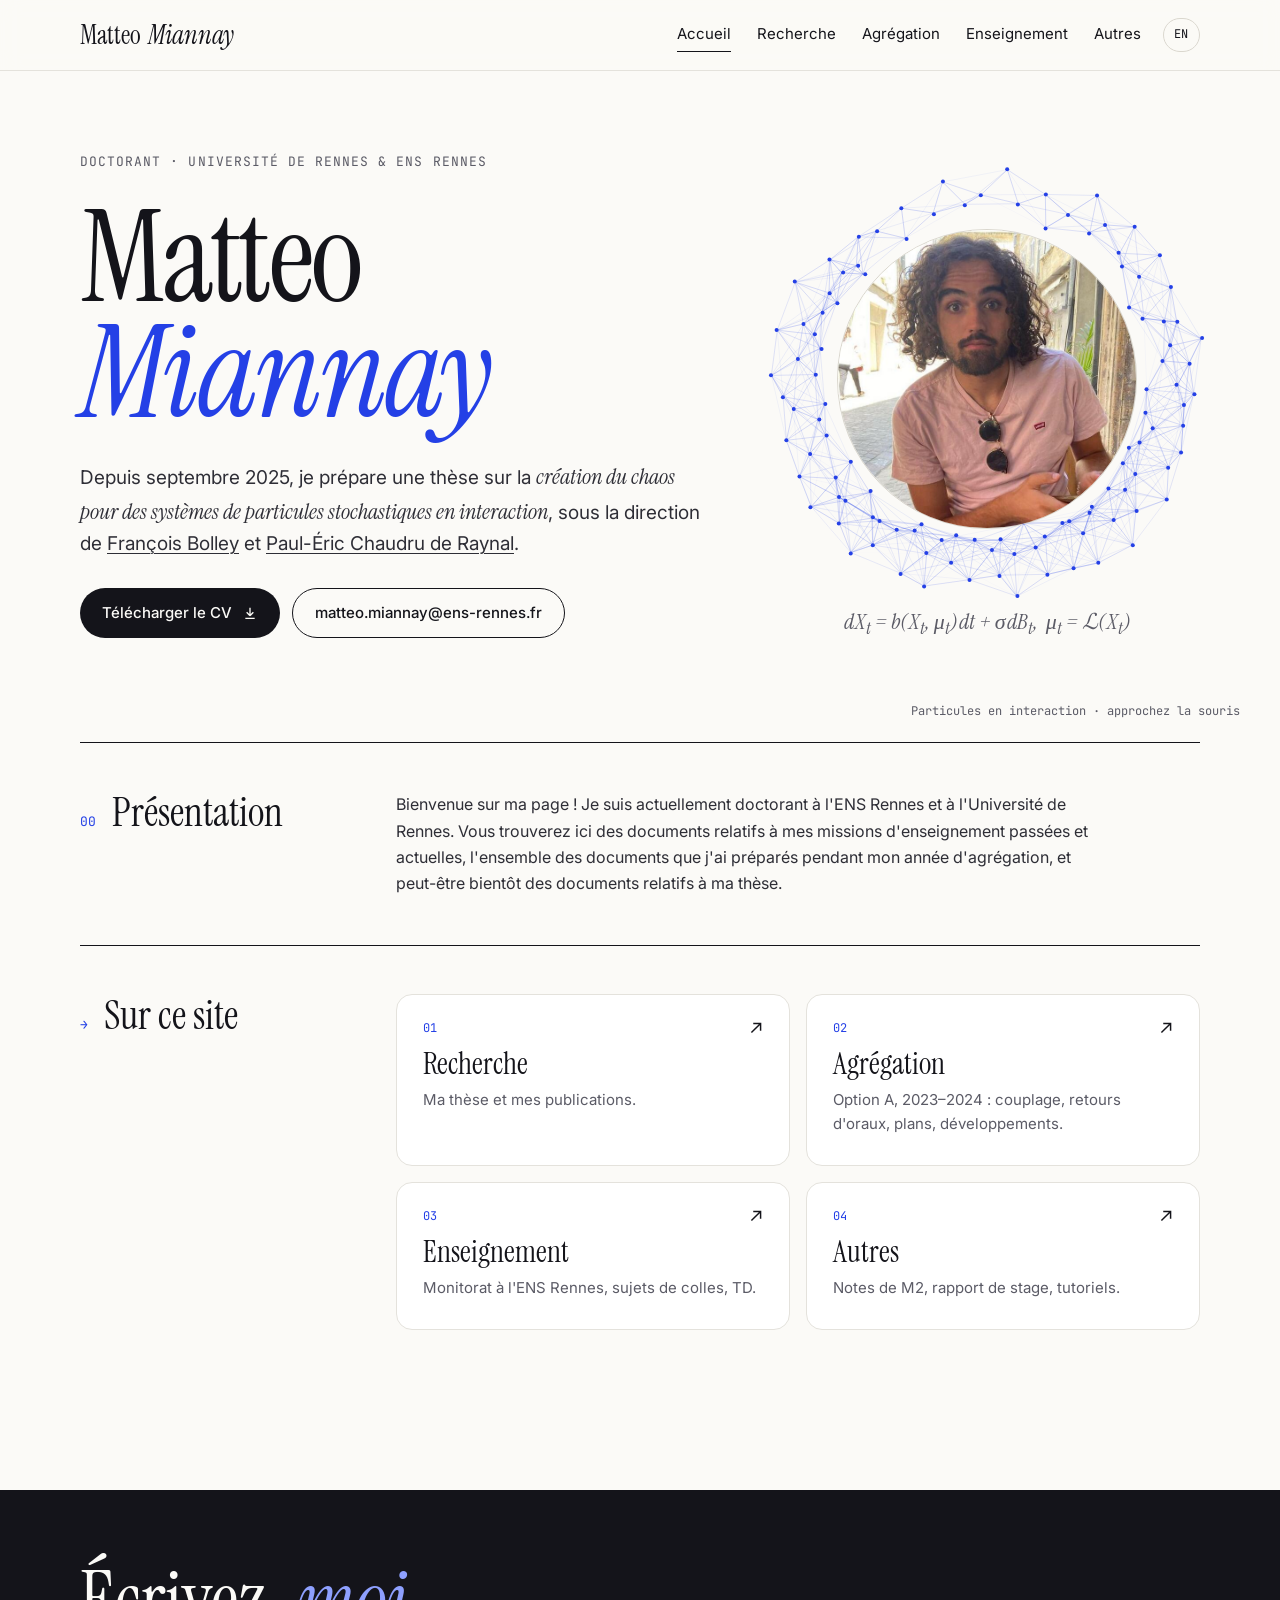
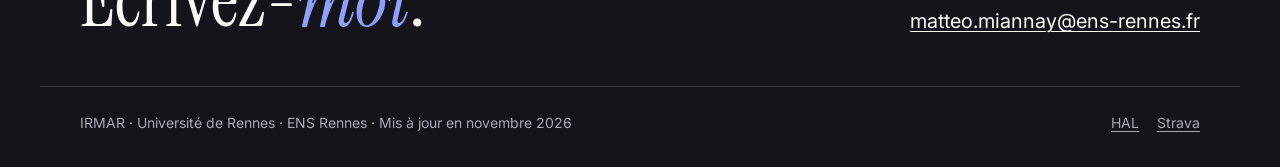
==== index.html @ d940abcb "Add files via upload" ====
<!DOCTYPE html>
<html lang="fr">
<head>
  <meta charset="utf-8">
  <meta name="viewport" content="width=device-width, initial-scale=1">
  <title>Matteo Miannay</title>
  <meta name="description" content="Matteo Miannay, doctorant en probabilités à l'Université de Rennes et à l'ENS Rennes.">
  <meta name="theme-color" content="#FBFAF7">
  <link rel="preconnect" href="https://fonts.googleapis.com">
  <link rel="preconnect" href="https://fonts.gstatic.com" crossorigin>
  <link rel="stylesheet" href="https://fonts.googleapis.com/css2?family=Instrument+Serif:ital@0;1&amp;family=Inter:wght@400;500;600&amp;family=JetBrains+Mono:wght@400;500&amp;display=swap">
  <link rel="stylesheet" href="style.css">
  <link rel="icon" href="favicon.svg" type="image/svg+xml">
  <link rel="alternate" hreflang="fr" href="https://perso.eleves.ens-rennes.fr/people/matteo.miannay/index.html">
  <link rel="alternate" hreflang="en" href="https://perso.eleves.ens-rennes.fr/people/matteo.miannay/en.html">
  <meta property="og:type" content="website">
  <meta property="og:title" content="Matteo Miannay">
  <meta property="og:description" content="Matteo Miannay, doctorant en probabilités à l'Université de Rennes et à l'ENS Rennes.">
  <meta property="og:url" content="https://perso.eleves.ens-rennes.fr/people/matteo.miannay/index.html">
  <meta property="og:image" content="https://perso.eleves.ens-rennes.fr/people/matteo.miannay/og-image.png">
  <meta property="og:image:width" content="1200">
  <meta property="og:image:height" content="630">
  <meta property="og:locale" content="fr_FR">
  <meta name="twitter:card" content="summary_large_image">
</head>
<body>
  <a class="skip" href="#contenu">Aller au contenu</a>
  <header class="site-header">
    <div class="wrap header-inner">
      <a class="brand" href="index.html"><span class="b1">Matteo</span><span class="b2">Miannay</span></a>
      <div class="header-nav">
        <nav class="nav" aria-label="Navigation principale">
        <a href="index.html" aria-current="page">Accueil</a>
        <a href="recherche.html">Recherche</a>
        <a href="agregation.html">Agrégation</a>
        <a href="enseignement.html">Enseignement</a>
        <a href="autres.html">Autres</a>
        </nav>
        <a class="lang" href="en.html" hreflang="en" lang="en" title="Version anglaise">EN</a>
      </div>
    </div>
  </header>

  <main id="contenu">

  <section class="hero">
    <canvas class="particles" data-cx="0.72" data-n="140" aria-hidden="true"></canvas>
    <div class="wrap hero-inner">
      <div class="hero-text">
        <p class="eyebrow"><span class="dot"></span>Doctorant &middot; Université de Rennes &amp; ENS Rennes</p>
        <h1 class="hero-title">Matteo <span>Miannay</span></h1>
        <p class="lede">Depuis septembre 2025, je prépare une thèse sur la <em>création du chaos pour des systèmes de particules stochastiques en interaction</em>, sous la direction de <a href="https://w3.ens-rennes.fr/math/people/francois.bolley/">François Bolley</a> et <a href="https://www.math.sciences.univ-nantes.fr/deraynal">Paul-Éric Chaudru de Raynal</a>.</p>
        <div class="actions">
          <a class="btn btn-primary" href="documents/CV.pdf">Télécharger le CV
            <svg width="16" height="16" viewBox="0 0 24 24" fill="none" stroke="currentColor" stroke-width="2" aria-hidden="true"><path d="M12 4v12m0 0l-5-5m5 5l5-5M5 20h14"/></svg></a>
          <a class="btn btn-ghost" href="mailto:matteo.miannay@ens-rennes.fr">matteo.miannay@ens-rennes.fr</a>
        </div>
      </div>
      <div class="hero-aside">
        <a class="portrait" href="https://www.strava.com/athletes/94633271" title="Mon profil Strava" data-initials="MM"><img src="photo.jpg" alt="Photo de Matteo Miannay" width="300" height="300"></a>
        <p class="formula">dX<sub>t</sub> = b(X<sub>t</sub>, &mu;<sub>t</sub>)&#8202;dt + &sigma;&#8202;dB<sub>t</sub>, &nbsp;&mu;<sub>t</sub> = &#8466;(X<sub>t</sub>)</p>
      </div>
    </div>
    <p class="hero-hint">Particules en interaction &middot; approchez la souris</p>
  </section>

  <div class="wrap content">

    <section class="section ">
      <div class="section-head"><span class="num">00</span><h2>Présentation</h2></div>
      <div class="section-body">
        <div class="prose">
          <p>Bienvenue sur ma page&nbsp;! Je suis actuellement doctorant à l'ENS Rennes et à l'Université de Rennes. Vous trouverez ici des documents relatifs à mes missions d'enseignement passées et actuelles, l'ensemble des documents que j'ai préparés pendant mon année d'agrégation, et peut-être bientôt des documents relatifs à ma thèse.</p>
        </div>
      </div>
    </section>

    <section class="section">
      <div class="section-head"><span class="num">&rarr;</span><h2>Sur ce site</h2></div>
      <div class="section-body">
        <div class="cards-grid">
          <a class="rubrique" href="recherche.html"><span class="num">01</span><h3>Recherche</h3><p>Ma thèse et mes publications.</p><svg class="arrow" width="22" height="22" viewBox="0 0 24 24" fill="none" stroke="currentColor" stroke-width="1.6" aria-hidden="true"><path d="M7 17L17 7M9 7h8v8"/></svg></a>
          <a class="rubrique" href="agregation.html"><span class="num">02</span><h3>Agrégation</h3><p>Option A, 2023&ndash;2024 : couplage, retours d'oraux, plans, développements.</p><svg class="arrow" width="22" height="22" viewBox="0 0 24 24" fill="none" stroke="currentColor" stroke-width="1.6" aria-hidden="true"><path d="M7 17L17 7M9 7h8v8"/></svg></a>
          <a class="rubrique" href="enseignement.html"><span class="num">03</span><h3>Enseignement</h3><p>Monitorat à l'ENS Rennes, sujets de colles, TD.</p><svg class="arrow" width="22" height="22" viewBox="0 0 24 24" fill="none" stroke="currentColor" stroke-width="1.6" aria-hidden="true"><path d="M7 17L17 7M9 7h8v8"/></svg></a>
          <a class="rubrique" href="autres.html"><span class="num">04</span><h3>Autres</h3><p>Notes de M2, rapport de stage, tutoriels.</p><svg class="arrow" width="22" height="22" viewBox="0 0 24 24" fill="none" stroke="currentColor" stroke-width="1.6" aria-hidden="true"><path d="M7 17L17 7M9 7h8v8"/></svg></a>
        </div>
      </div>
    </section>
  </div>

  </main>

  <footer class="site-footer">
    <div class="wrap footer-inner">
      <p class="footer-cta">Écrivez-<em>moi</em>.</p>
      <a class="footer-mail" href="mailto:matteo.miannay@ens-rennes.fr">matteo.miannay@ens-rennes.fr</a>
    </div>
    <div class="wrap footer-meta">
      <span>IRMAR &middot; Université de Rennes &middot; ENS Rennes &middot; Mis à jour en novembre 2026</span>
      <span class="footer-links"><a href="https://hal.science/search/index/?q=authFullName_s%3A%22Matteo%20Miannay%22" target="_blank" rel="noopener noreferrer">HAL</a><a href="https://www.strava.com/athletes/94633271" target="_blank" rel="noopener noreferrer">Strava</a></span>
    </div>
  </footer>
  <script src="site.js"></script>
</body>
</html>
---- style.css ----
/* ==========================================================
   Thème « Revue » — Matteo Miannay
   Changez --accent pour changer la couleur principale.
   ========================================================== */
:root {
  --bg: #FBFAF7;
  --card: #FFFFFF;
  --ink: #14141A;
  --ink-2: #2E2E36;
  --muted: #5B5B66;
  --line: #E4E2DC;
  --line-2: #DAD7CE;
  --accent: #2440E6;
  --serif: 'Instrument Serif', Georgia, 'Times New Roman', serif;
  --sans: 'Inter', system-ui, -apple-system, 'Segoe UI', sans-serif;
  --mono: 'JetBrains Mono', ui-monospace, Menlo, monospace;
}

*, *::before, *::after { box-sizing: border-box; }
html { scroll-behavior: smooth; scroll-padding-top: 90px; }
body {
  margin: 0; background: var(--bg); color: var(--ink);
  font: 16px/1.65 var(--sans);
  -webkit-font-smoothing: antialiased; text-rendering: optimizeLegibility;
}
img { max-width: 100%; display: block; }
a { color: inherit; text-decoration-thickness: 1px; text-underline-offset: 3px; transition: color .2s; }
a:hover { color: var(--accent); }
:focus-visible { outline: 2px solid var(--accent); outline-offset: 3px; border-radius: 4px; }
sub, sup { line-height: 0; }

.wrap { max-width: 1200px; margin: 0 auto; padding: 0 40px; }
@media (max-width: 640px) { .wrap { padding: 0 20px; } }

/* Particules : anneau autour de la photo sur l'accueil, nuage à droite sur les autres pages (écrans larges) */
.particles { position: absolute; inset: 0; width: 100%; height: 100%; display: block; }
.hero .particles { --particles-mode: ring; --particles-n: 110; }
.hero, .page-hero { position: relative; overflow: hidden; }
.hero-inner, .page-hero-inner { position: relative; }
.hero-hint { position: absolute; right: 40px; bottom: 20px; margin: 0; font-family: var(--mono); font-size: 12px; color: var(--muted); pointer-events: none; }
@media (max-width: 900px) { .particles, .hero-hint { display: none; } }

/* ---------- En-tête ---------- */
.site-header {
  position: sticky; top: 0; z-index: 20;
  background: rgba(251, 250, 247, .9);
  -webkit-backdrop-filter: saturate(1.4) blur(10px); backdrop-filter: saturate(1.4) blur(10px);
  border-bottom: 1px solid var(--line);
}
.header-inner { display: flex; justify-content: space-between; align-items: center; flex-wrap: wrap; gap: 12px 24px; padding-top: 18px; padding-bottom: 18px; }
.brand { font-family: var(--serif); font-size: 26px; line-height: 1; text-decoration: none; }
.brand { display: inline-flex; gap: .25em; }
.brand .b2 { font-style: italic; }
.nav { display: flex; flex-wrap: wrap; gap: 4px 26px; font-size: 15px; }
.nav a { text-decoration: none; padding: 4px 0; border-bottom: 1px solid transparent; }
.nav a:hover { color: var(--accent); }
.nav a[aria-current="page"] { border-bottom-color: var(--ink); }

/* ---------- Typo commune ---------- */
.eyebrow {
  margin: 0; font-family: var(--mono); font-size: 13px; letter-spacing: .08em;
  text-transform: uppercase; color: var(--muted);
}
.eyebrow .dot { display: none; }
.lede { margin: 0; max-width: 620px; font-size: 19px; line-height: 1.6; color: var(--ink-2); }
.lede em { font-family: var(--serif); font-size: 1.16em; }
.formula { font-family: var(--serif); font-style: italic; font-size: 22px; color: var(--muted); line-height: 1.5; }

/* ---------- Accueil ---------- */
.hero { padding: 80px 0 104px; }
.hero-inner { display: grid; grid-template-columns: minmax(0, 1.5fr) minmax(0, 1fr); gap: 56px; align-items: end; }
.hero-text { display: flex; flex-direction: column; gap: 28px; }
.hero-title {
  margin: 0; font-family: var(--serif); font-weight: 400;
  font-size: clamp(68px, 10vw, 140px); line-height: .9; letter-spacing: -.02em;
}
.hero-title span { font-style: italic; color: var(--accent); }
.hero-aside { display: flex; flex-direction: column; align-items: center; gap: 76px; padding-top: 40px; text-align: center; }
.hero-aside .formula { margin: 0; }
.portrait {
  position: relative; width: 300px; height: 300px; max-width: 70vw; max-height: 70vw;
  border-radius: 50%; overflow: hidden; background: #ECEAE3; border: 1px solid var(--line-2);
  display: flex; align-items: center; justify-content: center; text-decoration: none;
}
.portrait img { width: 100%; height: 100%; object-fit: cover; transition: transform .6s ease; }
.portrait:hover img { transform: scale(1.04); }
.portrait.no-photo::before { content: attr(data-initials); font-family: var(--serif); font-size: 96px; color: #8A877D; }
@media (max-width: 900px) {
  .hero { padding: 48px 0 72px; }
  .hero-aside { gap: 24px; padding-top: 0; }
  .hero-inner { grid-template-columns: 1fr; }
  .hero-aside { order: -1; align-items: flex-start; text-align: left; }
  .portrait { width: 160px; height: 160px; }
  .portrait.no-photo::before { font-size: 56px; }
  .hero-aside .formula { display: none; }
}

.actions { display: flex; flex-wrap: wrap; gap: 12px; }
.btn {
  display: inline-flex; align-items: center; gap: 10px; min-height: 48px; padding: 12px 22px;
  border-radius: 999px; font-size: 15px; font-weight: 500; text-decoration: none;
  transition: background .2s, color .2s, border-color .2s;
}
.btn-primary { background: var(--ink); color: var(--bg); }
.btn-primary:hover { background: var(--accent); color: #fff; }
.btn-ghost { border: 1px solid var(--ink); }
.btn-ghost:hover { border-color: var(--accent); }

/* ---------- En-tête des pages ---------- */
.page-hero { padding: 72px 0 56px; }
.page-hero-inner { display: flex; flex-direction: column; gap: 22px; }
.page-hero .eyebrow { color: var(--accent); }
.page-title {
  margin: 0; font-family: var(--serif); font-weight: 400; font-style: italic;
  font-size: clamp(50px, 9vw, 128px); line-height: .95; letter-spacing: -.02em;
}
.toc { display: flex; flex-wrap: wrap; gap: 8px; margin-top: 8px; }

/* ---------- Sections ---------- */
.content { padding-bottom: 40px; }
.section {
  display: grid; grid-template-columns: 260px minmax(0, 1fr); gap: 24px 56px;
  padding: 48px 0; border-top: 1px solid var(--ink);
}
.section-head { display: flex; align-items: baseline; gap: 16px; }
.section-head .num { font-family: var(--mono); font-size: 13px; color: var(--accent); }
.section-head h2 { margin: 0; font-family: var(--serif); font-weight: 400; font-size: 40px; line-height: 1.05; }
.section-body { min-width: 0; display: flex; flex-direction: column; gap: 20px; }
.section-body h3 { margin: 24px 0 0; font-family: var(--serif); font-weight: 400; font-size: 30px; line-height: 1.1; }
@media (max-width: 860px) {
  .section { grid-template-columns: 1fr; padding: 40px 0; }
  .section-head h2 { font-size: 34px; }
}

.prose p { margin: 0 0 14px; max-width: 70ch; color: var(--ink-2); }
.prose p:last-child { margin-bottom: 0; }
.prose em { font-family: var(--serif); font-size: 1.15em; }
.prose .formula { margin-top: 12px; }

/* listes de liens */
.rows { list-style: none; margin: 0; padding: 0; border-top: 1px solid var(--line); }
.rows a {
  display: flex; justify-content: space-between; align-items: baseline; gap: 24px;
  padding: 16px 0; border-bottom: 1px solid var(--line); text-decoration: none;
}
.rows .meta { flex-shrink: 0; font-family: var(--mono); font-size: 12px; color: var(--muted); }
.rows a:hover .meta { color: var(--accent); }

.bullets { margin: 0; padding: 0; list-style: none; }
.bullets li { padding: 14px 0; border-bottom: 1px solid var(--line); color: var(--ink-2); max-width: 78ch; }
.bullets li:first-child { border-top: 1px solid var(--line); }
.bullets strong { font-weight: 600; color: var(--ink); }

.steps { margin: 0; padding: 0; list-style: none; counter-reset: s; }
.steps li { position: relative; padding: 12px 0 12px 44px; border-bottom: 1px solid var(--line); counter-increment: s; }
.steps li::before {
  content: counter(s, decimal-leading-zero); position: absolute; left: 0; top: 14px;
  font-family: var(--mono); font-size: 12px; color: var(--muted);
}

/* publication */
.pub {
  display: flex; justify-content: space-between; align-items: center; gap: 24px;
  padding: 26px 28px; background: var(--card); border: 1px solid var(--line); border-radius: 16px;
  text-decoration: none; transition: border-color .2s, transform .2s;
}
.pub:hover { border-color: var(--ink); color: inherit; transform: translateY(-2px); }
.pub-text { display: flex; flex-direction: column; gap: 8px; }
.pub-meta { font-family: var(--mono); font-size: 12px; letter-spacing: .06em; text-transform: uppercase; color: var(--muted); }
.pub-title { font-family: var(--serif); font-size: 27px; line-height: 1.2; }
.arrow { flex-shrink: 0; transition: transform .2s; }
a:hover > .arrow { transform: translate(3px, -3px); color: var(--accent); }

/* cartes de rubriques */
.cards-grid { display: grid; grid-template-columns: repeat(auto-fit, minmax(260px, 1fr)); gap: 16px; }
.rubrique {
  position: relative; display: flex; flex-direction: column; gap: 8px;
  padding: 24px 26px 28px; background: var(--card); border: 1px solid var(--line); border-radius: 16px;
  text-decoration: none; transition: border-color .2s, transform .2s;
}
.rubrique:hover { border-color: var(--ink); color: inherit; transform: translateY(-2px); }
.rubrique .num { font-family: var(--mono); font-size: 12px; color: var(--accent); }
.rubrique h3 { margin: 0 !important; font-family: var(--serif); font-weight: 400; font-size: 30px; line-height: 1.1; padding-right: 32px; }
.rubrique p { margin: 0; font-size: 15px; color: var(--muted); }
.rubrique .arrow { position: absolute; top: 22px; right: 22px; }

/* puces */
.chip {
  display: inline-flex; align-items: center; padding: 7px 15px; border: 1px solid var(--line-2);
  border-radius: 999px; font-size: 14px; text-decoration: none; background: var(--card);
  transition: border-color .2s, color .2s;
}
.chip:hover { border-color: var(--accent); }

/* développements */
.dev-list { list-style: none; margin: 0; padding: 0; border-top: 1px solid var(--line); }
.dev { padding: 20px 0; border-bottom: 1px solid var(--line); display: flex; flex-direction: column; gap: 6px; }
.dev-title { font-size: 17px; font-weight: 500; line-height: 1.4; }
a.dev-title, .dev-title a { text-decoration: underline; text-decoration-color: var(--line-2); }
a.dev-title:hover, .dev-title a:hover { text-decoration-color: var(--accent); }
.dev p { margin: 0; font-size: 15px; color: var(--muted); max-width: 78ch; }
.dev .tags { font-family: var(--mono); font-size: 12px; color: var(--accent); }

.split { display: flex; gap: 32px; align-items: flex-start; justify-content: space-between; flex-wrap: wrap; }
.cover { flex-shrink: 0; width: 120px; border: 1px solid var(--line-2); border-radius: 6px; overflow: hidden; background: var(--card); transition: transform .2s; }
.cover:hover { transform: rotate(-2deg) translateY(-2px); }

.people { list-style: none; margin: 0; padding: 0; border-top: 1px solid var(--line); }
.people li { padding: 16px 0; border-bottom: 1px solid var(--line); color: var(--muted); font-size: 15px; max-width: 80ch; }
.people a { display: block; margin-bottom: 2px; font-size: 17px; font-weight: 500; color: var(--ink); }
.people a:hover { color: var(--accent); }

/* onglets colles */
.tabs { display: inline-flex; flex-wrap: wrap; gap: 4px; padding: 4px; border: 1px solid var(--line-2); border-radius: 999px; background: var(--card); margin-bottom: 20px; }
.tab {
  font: 500 15px var(--sans); color: var(--ink); background: none; border: 0; cursor: pointer;
  min-height: 40px; padding: 8px 18px; border-radius: 999px; transition: background .2s, color .2s;
}
.tab:hover { background: #F0EEE8; }
.tab[aria-selected="true"] { background: var(--ink); color: var(--bg); }
.tab .count { font-family: var(--mono); font-size: 11px; opacity: .7; margin-left: 4px; }
.colles-list { margin: 0; padding: 0; list-style: none; columns: 2; column-gap: 40px; counter-reset: c; }
.colles-list li { break-inside: avoid; counter-increment: c; border-bottom: 1px solid var(--line); }
.colles-list a { display: flex; gap: 14px; padding: 10px 0; text-decoration: none; font-size: 15px; }
.colles-list a::before { content: counter(c, decimal-leading-zero); font-family: var(--mono); font-size: 12px; color: var(--muted); padding-top: 2px; }
@media (max-width: 720px) { .colles-list { columns: 1; } }

/* ---------- Pied de page ---------- */
.site-footer { margin-top: 72px; background: var(--ink); color: var(--bg); }
.footer-inner { display: flex; justify-content: space-between; align-items: flex-end; flex-wrap: wrap; gap: 24px; padding-top: 72px; padding-bottom: 48px; }
.footer-cta { margin: 0; font-family: var(--serif); font-size: clamp(44px, 6vw, 84px); line-height: 1; }
.footer-cta em { color: #8EA0FF; }
.footer-mail { font-size: 20px; color: var(--bg); }
.footer-mail:hover { color: #8EA0FF; }
.footer-meta { display: flex; justify-content: space-between; flex-wrap: wrap; gap: 12px; padding-top: 24px; padding-bottom: 32px; border-top: 1px solid #33333D; font-size: 14px; color: #A8A8B3; }
.footer-meta a { color: #A8A8B3; }
.footer-meta a:hover { color: var(--bg); }

@media (max-width: 640px) { .site-header { position: static; } }

/* Téléphone : menu sur une ligne, défilable horizontalement */
@media (max-width: 640px) {
  .header-inner { flex-wrap: nowrap; flex-direction: column; align-items: stretch; gap: 10px; }
  .nav { flex-wrap: nowrap; overflow-x: auto; scrollbar-width: none; -webkit-overflow-scrolling: touch; }
  .nav::-webkit-scrollbar { display: none; }
  .nav a { flex-shrink: 0; }
  .nav { -webkit-mask-image: linear-gradient(to right, #000 82%, transparent); mask-image: linear-gradient(to right, #000 82%, transparent); }
  .nav.at-end { -webkit-mask-image: none; mask-image: none; }
}

/* ===================== v2 : langue, filtre, BibTeX, profils ===================== */
.header-nav { display: flex; align-items: center; gap: 22px; min-width: 0; }
.lang {
  flex-shrink: 0; font-family: var(--mono); font-size: 12px; letter-spacing: .06em; text-decoration: none;
  padding: 6px 10px; border: 1px solid var(--line-2); border-radius: 999px; transition: border-color .2s, color .2s;
}
.lang:hover { border-color: var(--accent); }
@media (max-width: 640px) {
  .header-nav { gap: 12px; }
  .header-nav .nav { flex: 1; min-width: 0; }
}

.lecon-filter { display: flex; flex-direction: column; gap: 8px; margin-top: 16px; max-width: 460px; }
.lecon-filter label { font-family: var(--mono); font-size: 12px; letter-spacing: .08em; text-transform: uppercase; color: var(--muted); }
.lecon-field { position: relative; }
.lecon-field input {
  width: 100%; height: 56px; padding: 0 52px 0 20px; font: 400 26px var(--serif); color: var(--ink);
  background: var(--card); border: 1px solid var(--line-2); border-radius: 14px; outline: none; transition: border-color .2s, box-shadow .2s;
}
.lecon-field input::placeholder { color: #B5B2A8; }
.lecon-field input:focus { border-color: var(--accent); box-shadow: 0 0 0 4px rgba(36, 64, 230, .12); }
.lecon-clear {
  position: absolute; right: 8px; top: 8px; width: 40px; height: 40px; border: 0; border-radius: 10px;
  background: none; font-size: 24px; line-height: 1; color: var(--muted); cursor: pointer;
}
.lecon-clear:hover { background: #F0EEE8; color: var(--ink); }
.lecon-status { margin: 0; font-size: 14px; color: var(--muted); }
.lecon-status strong { color: var(--ink); font-weight: 600; }
.filtering .section:not([data-filter]) { display: none; }
.filtering [data-filter] .section-body > .prose { display: none; }
.dev.is-hidden, .is-hidden { display: none; }
.dev.is-match .tags { color: var(--ink); }
.tags mark { background: var(--accent); color: #fff; padding: 0 3px; border-radius: 3px; }

.fold { border: 1px solid var(--line); border-radius: 14px; background: var(--card); }
.fold summary { cursor: pointer; padding: 14px 20px; font-weight: 500; list-style: none; display: flex; justify-content: space-between; align-items: center; }
.fold summary::-webkit-details-marker { display: none; }
.fold summary::after { content: "+"; font-family: var(--mono); color: var(--muted); transition: transform .2s; }
.fold[open] summary::after { transform: rotate(45deg); }
.fold-body { padding: 0 20px 20px; display: flex; flex-direction: column; align-items: flex-start; gap: 12px; }
.bibtex { margin: 0; width: 100%; overflow-x: auto; padding: 16px 18px; background: #F4F2EC; border-radius: 10px; font: 13px/1.6 var(--mono); color: var(--ink-2); }
.btn-sm { min-height: 40px; padding: 8px 16px; font-size: 14px; }

.ids { list-style: none; margin: 0; padding: 0; display: grid; grid-template-columns: repeat(auto-fill, minmax(200px, 1fr)); gap: 12px; }
.ids a {
  display: flex; flex-direction: column; gap: 2px; padding: 16px 18px; background: var(--card);
  border: 1px solid var(--line); border-radius: 14px; text-decoration: none; transition: border-color .2s, transform .2s;
}
.ids a:hover { border-color: var(--ink); color: inherit; transform: translateY(-2px); }
.id-name { font-family: var(--serif); font-size: 24px; line-height: 1.1; }
.id-sub { font-family: var(--mono); font-size: 12px; color: var(--muted); overflow: hidden; text-overflow: ellipsis; white-space: nowrap; }

.explain p:first-child::first-letter { float: left; font-family: var(--serif); font-size: 64px; line-height: .8; padding: 6px 10px 0 0; color: var(--accent); }
.explain-note { font-size: 14px; color: var(--muted) !important; border-left: 2px solid var(--accent); padding-left: 14px; }
.footer-links { display: inline-flex; gap: 18px; }

/* lien d'évitement (accessibilité clavier) */
.skip { position: absolute; left: -9999px; top: 8px; z-index: 50; padding: 10px 16px; border-radius: 8px; background: var(--accent); color: #fff; }
.skip:focus { left: 8px; }
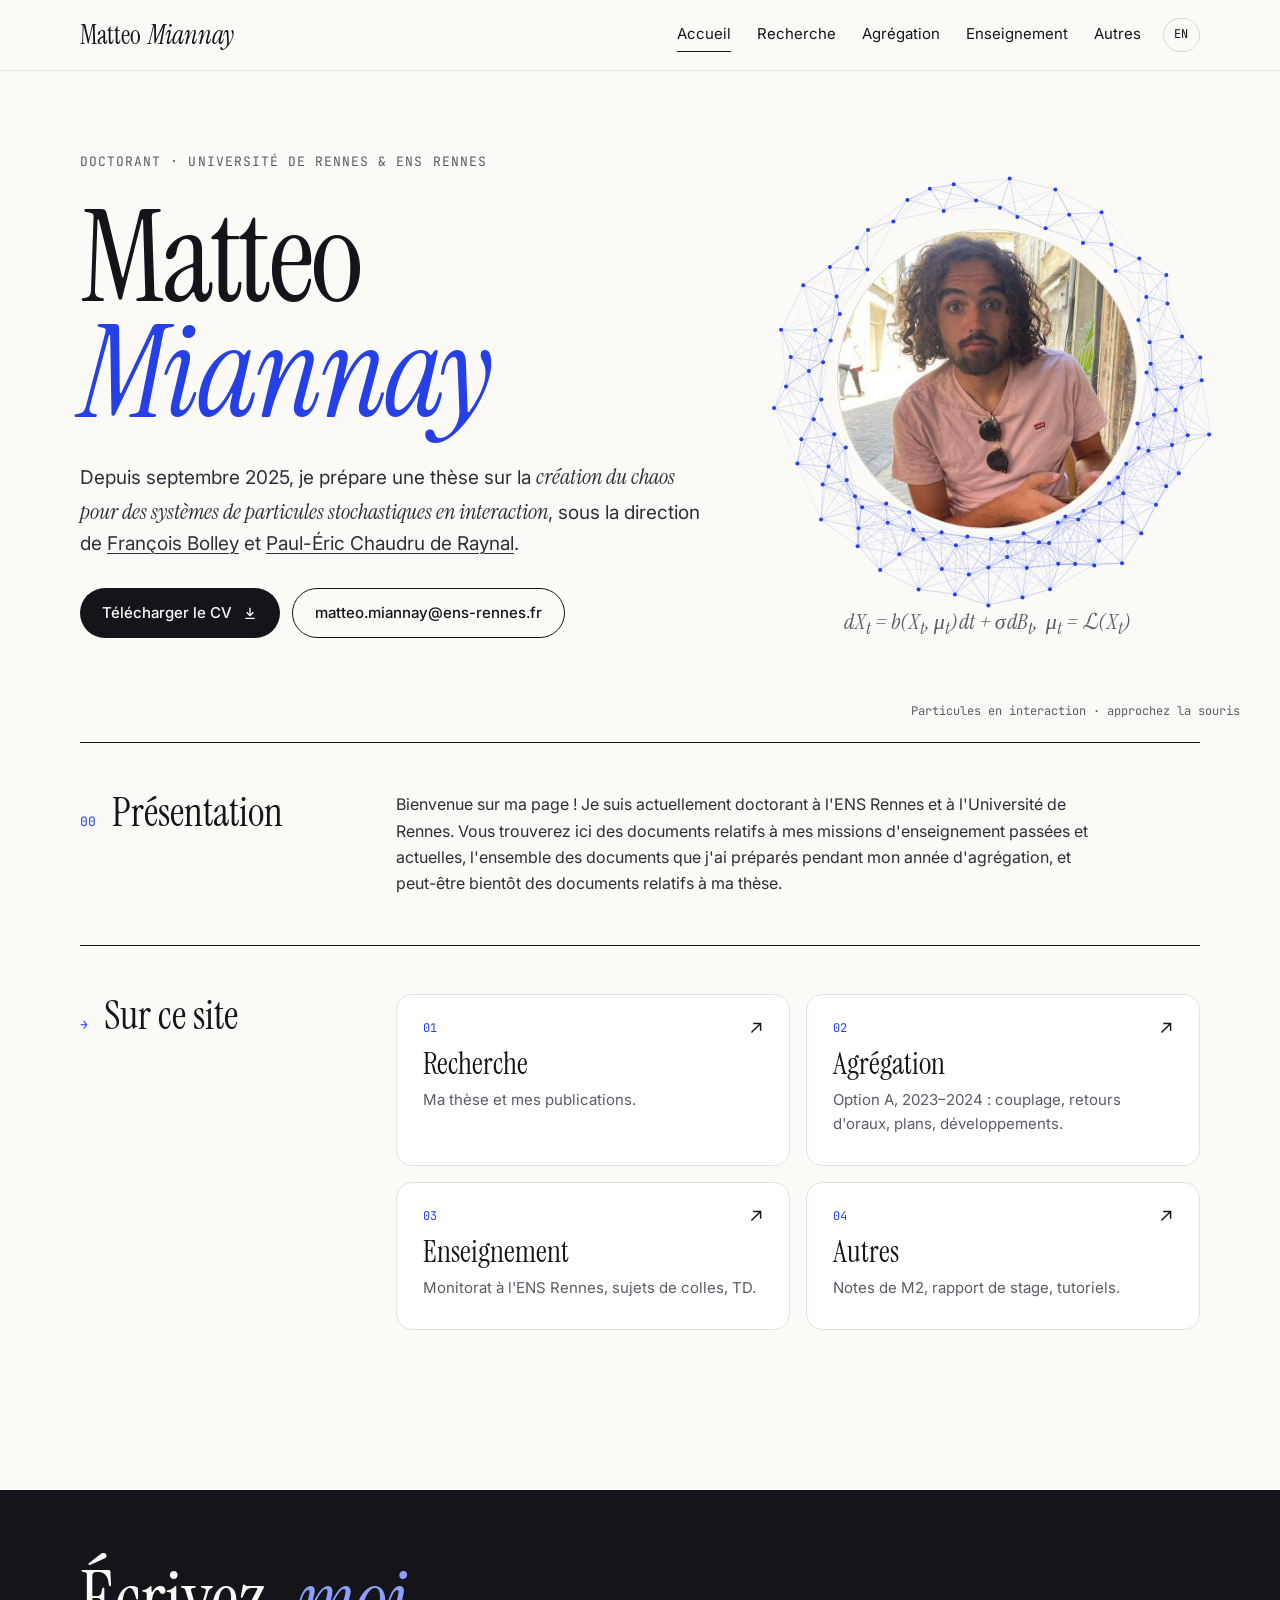
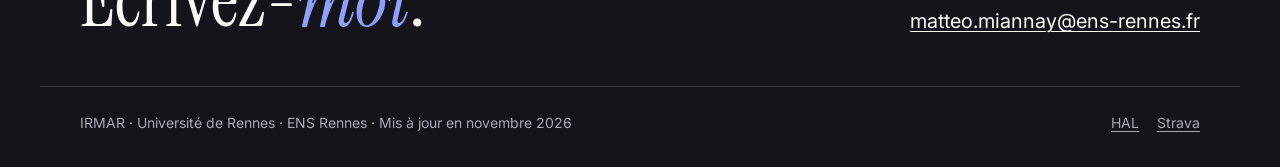
==== commit 9a4adb47: "Une seule adresse officielle : matteomiannay.github.io - og:url, og:image et hreflang pointaient ver" ====
--- a/index.html
+++ b/index.html
@@ -11,13 +11,14 @@
   <link rel="stylesheet" href="https://fonts.googleapis.com/css2?family=Instrument+Serif:ital@0;1&amp;family=Inter:wght@400;500;600&amp;family=JetBrains+Mono:wght@400;500&amp;display=swap">
   <link rel="stylesheet" href="style.css">
   <link rel="icon" href="favicon.svg" type="image/svg+xml">
-  <link rel="alternate" hreflang="fr" href="https://perso.eleves.ens-rennes.fr/people/matteo.miannay/index.html">
-  <link rel="alternate" hreflang="en" href="https://perso.eleves.ens-rennes.fr/people/matteo.miannay/en.html">
+  <link rel="canonical" href="https://matteomiannay.github.io/">
+  <link rel="alternate" hreflang="fr" href="https://matteomiannay.github.io/">
+  <link rel="alternate" hreflang="en" href="https://matteomiannay.github.io/en.html">
   <meta property="og:type" content="website">
   <meta property="og:title" content="Matteo Miannay">
   <meta property="og:description" content="Matteo Miannay, doctorant en probabilités à l'Université de Rennes et à l'ENS Rennes.">
-  <meta property="og:url" content="https://perso.eleves.ens-rennes.fr/people/matteo.miannay/index.html">
-  <meta property="og:image" content="https://perso.eleves.ens-rennes.fr/people/matteo.miannay/og-image.png">
+  <meta property="og:url" content="https://matteomiannay.github.io/">
+  <meta property="og:image" content="https://matteomiannay.github.io/og-image.png">
   <meta property="og:image:width" content="1200">
   <meta property="og:image:height" content="630">
   <meta property="og:locale" content="fr_FR">
--- a/style.css
+++ b/style.css
@@ -238,14 +238,11 @@
 
 @media (max-width: 640px) { .site-header { position: static; } }
 
-/* Téléphone : menu sur une ligne, défilable horizontalement */
+/* Téléphone : menu sur deux lignes, tous les liens visibles */
 @media (max-width: 640px) {
-  .header-inner { flex-wrap: nowrap; flex-direction: column; align-items: stretch; gap: 10px; }
-  .nav { flex-wrap: nowrap; overflow-x: auto; scrollbar-width: none; -webkit-overflow-scrolling: touch; }
-  .nav::-webkit-scrollbar { display: none; }
-  .nav a { flex-shrink: 0; }
-  .nav { -webkit-mask-image: linear-gradient(to right, #000 82%, transparent); mask-image: linear-gradient(to right, #000 82%, transparent); }
-  .nav.at-end { -webkit-mask-image: none; mask-image: none; }
+  .header-inner { flex-direction: column; align-items: stretch; gap: 10px; }
+  .header-nav { align-items: flex-start; }
+  .nav { flex-wrap: wrap; gap: 6px 20px; }
 }
 
 /* ===================== v2 : langue, filtre, BibTeX, profils ===================== */
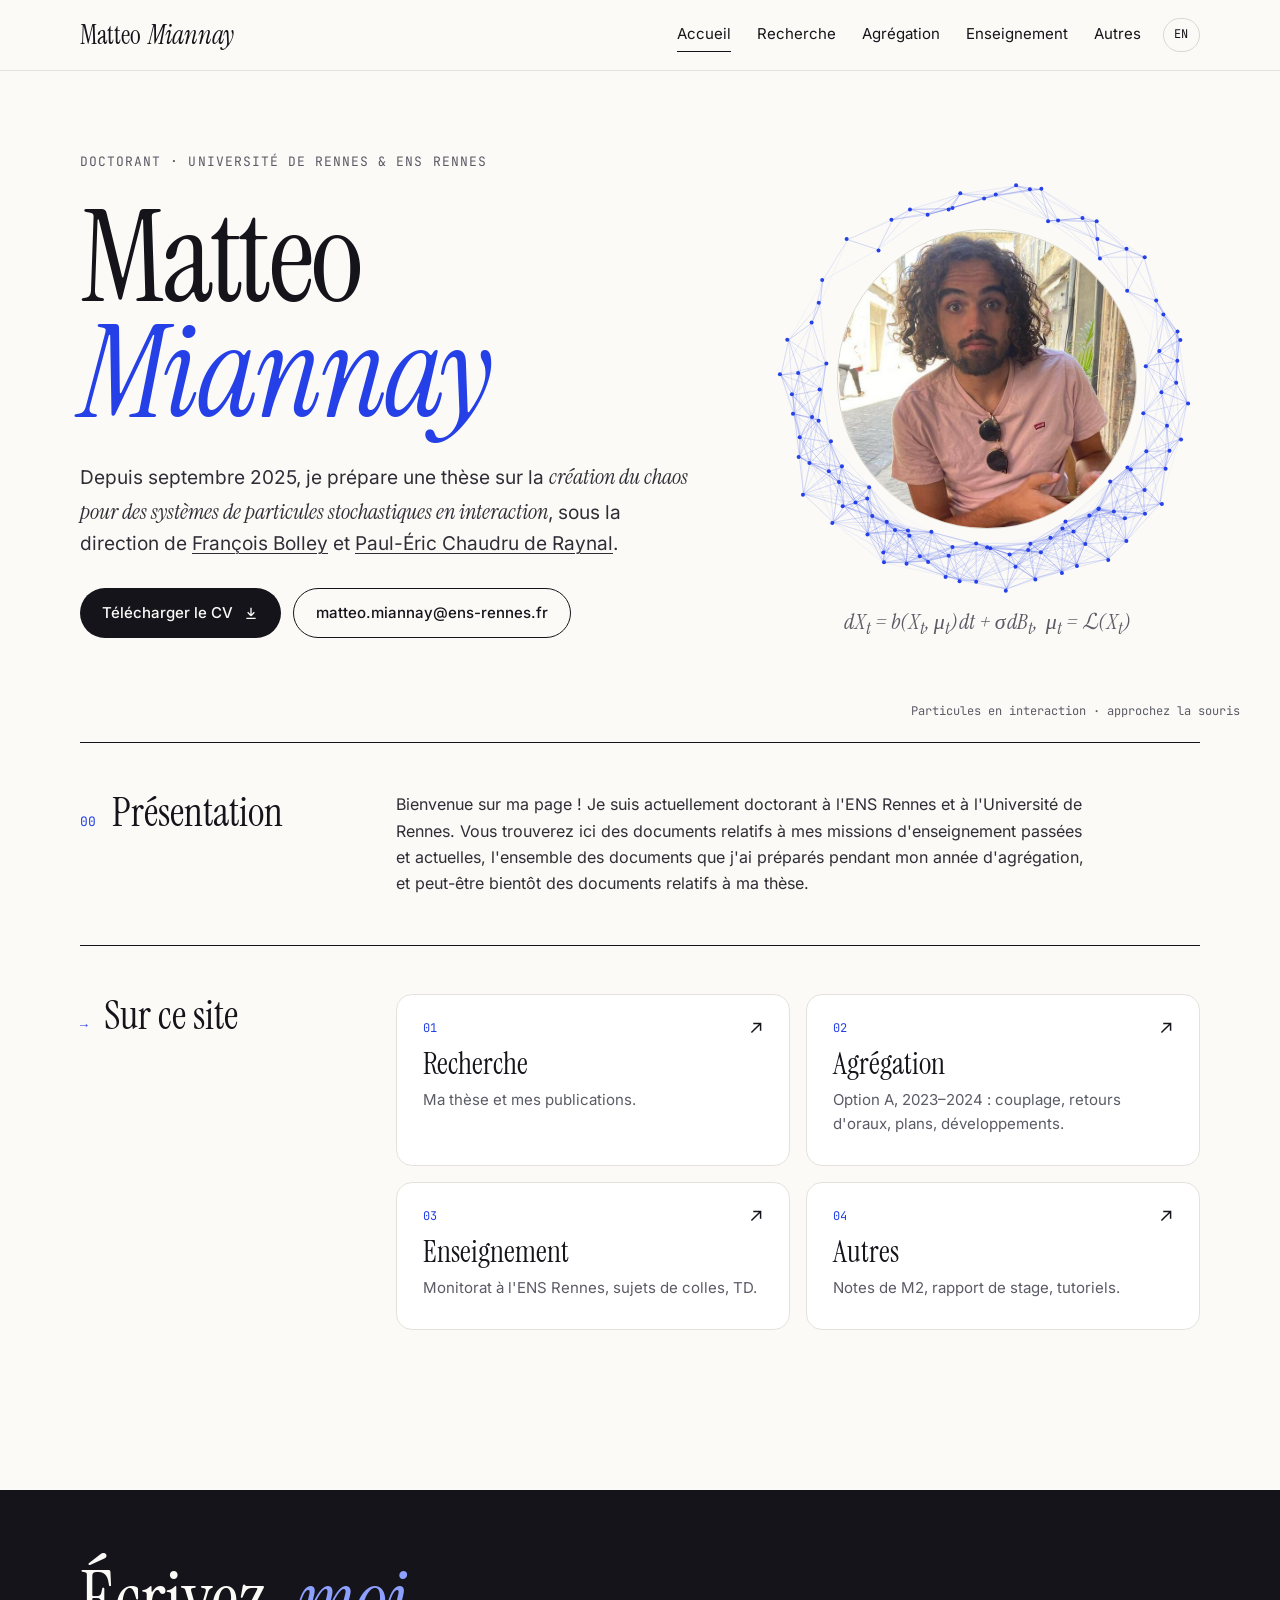
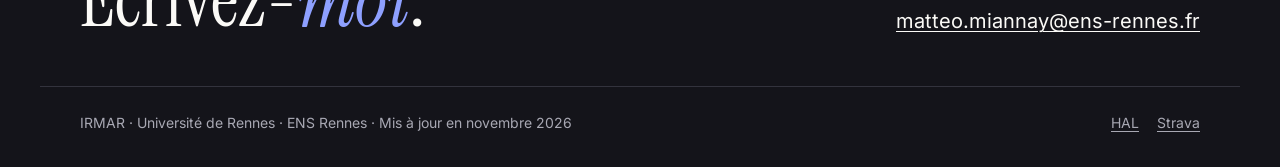
==== commit d0a7963b: "Héberge les polices avec le site au lieu de Google Fonts - Ajoute fonts/ : Instrument Serif (normal," ====
--- a/index.html
+++ b/index.html
@@ -6,9 +6,7 @@
   <title>Matteo Miannay</title>
   <meta name="description" content="Matteo Miannay, doctorant en probabilités à l'Université de Rennes et à l'ENS Rennes.">
   <meta name="theme-color" content="#FBFAF7">
-  <link rel="preconnect" href="https://fonts.googleapis.com">
-  <link rel="preconnect" href="https://fonts.gstatic.com" crossorigin>
-  <link rel="stylesheet" href="https://fonts.googleapis.com/css2?family=Instrument+Serif:ital@0;1&amp;family=Inter:wght@400;500;600&amp;family=JetBrains+Mono:wght@400;500&amp;display=swap">
+  <link rel="stylesheet" href="fonts/fonts.css">
   <link rel="stylesheet" href="style.css">
   <link rel="icon" href="favicon.svg" type="image/svg+xml">
   <link rel="canonical" href="https://matteomiannay.github.io/">
--- a/fonts/fonts.css
+++ b/fonts/fonts.css
@@ -0,0 +1,128 @@
+/* Polices hébergées avec le site (aucun appel à Google Fonts).
+   Sous-ensembles latin et latin-ext, graisses utilisées seulement. Licence : SIL Open Font License 1.1. */
+
+@font-face {
+  font-family: 'Instrument Serif';
+  font-style: normal;
+  font-weight: 400;
+  font-display: swap;
+  src: url(./instrument-serif-latin-ext-400-normal.woff2) format('woff2');
+  unicode-range: U+0100-02BA,U+02BD-02C5,U+02C7-02CC,U+02CE-02D7,U+02DD-02FF,U+0304,U+0308,U+0329,U+1D00-1DBF,U+1E00-1E9F,U+1EF2-1EFF,U+2020,U+20A0-20AB,U+20AD-20C0,U+2113,U+2C60-2C7F,U+A720-A7FF;
+}
+
+@font-face {
+  font-family: 'Instrument Serif';
+  font-style: normal;
+  font-weight: 400;
+  font-display: swap;
+  src: url(./instrument-serif-latin-400-normal.woff2) format('woff2');
+  unicode-range: U+0000-00FF,U+0131,U+0152-0153,U+02BB-02BC,U+02C6,U+02DA,U+02DC,U+0304,U+0308,U+0329,U+2000-206F,U+20AC,U+2122,U+2191,U+2193,U+2212,U+2215,U+FEFF,U+FFFD;
+}
+
+@font-face {
+  font-family: 'Instrument Serif';
+  font-style: italic;
+  font-weight: 400;
+  font-display: swap;
+  src: url(./instrument-serif-latin-ext-400-italic.woff2) format('woff2');
+  unicode-range: U+0100-02BA,U+02BD-02C5,U+02C7-02CC,U+02CE-02D7,U+02DD-02FF,U+0304,U+0308,U+0329,U+1D00-1DBF,U+1E00-1E9F,U+1EF2-1EFF,U+2020,U+20A0-20AB,U+20AD-20C0,U+2113,U+2C60-2C7F,U+A720-A7FF;
+}
+
+@font-face {
+  font-family: 'Instrument Serif';
+  font-style: italic;
+  font-weight: 400;
+  font-display: swap;
+  src: url(./instrument-serif-latin-400-italic.woff2) format('woff2');
+  unicode-range: U+0000-00FF,U+0131,U+0152-0153,U+02BB-02BC,U+02C6,U+02DA,U+02DC,U+0304,U+0308,U+0329,U+2000-206F,U+20AC,U+2122,U+2191,U+2193,U+2212,U+2215,U+FEFF,U+FFFD;
+}
+
+@font-face {
+  font-family: 'Inter';
+  font-style: normal;
+  font-weight: 400;
+  font-display: swap;
+  src: url(./inter-latin-ext-400-normal.woff2) format('woff2');
+  unicode-range: U+0100-02BA,U+02BD-02C5,U+02C7-02CC,U+02CE-02D7,U+02DD-02FF,U+0304,U+0308,U+0329,U+1D00-1DBF,U+1E00-1E9F,U+1EF2-1EFF,U+2020,U+20A0-20AB,U+20AD-20C0,U+2113,U+2C60-2C7F,U+A720-A7FF;
+}
+
+@font-face {
+  font-family: 'Inter';
+  font-style: normal;
+  font-weight: 400;
+  font-display: swap;
+  src: url(./inter-latin-400-normal.woff2) format('woff2');
+  unicode-range: U+0000-00FF,U+0131,U+0152-0153,U+02BB-02BC,U+02C6,U+02DA,U+02DC,U+0304,U+0308,U+0329,U+2000-206F,U+20AC,U+2122,U+2191,U+2193,U+2212,U+2215,U+FEFF,U+FFFD;
+}
+
+@font-face {
+  font-family: 'Inter';
+  font-style: normal;
+  font-weight: 500;
+  font-display: swap;
+  src: url(./inter-latin-ext-500-normal.woff2) format('woff2');
+  unicode-range: U+0100-02BA,U+02BD-02C5,U+02C7-02CC,U+02CE-02D7,U+02DD-02FF,U+0304,U+0308,U+0329,U+1D00-1DBF,U+1E00-1E9F,U+1EF2-1EFF,U+2020,U+20A0-20AB,U+20AD-20C0,U+2113,U+2C60-2C7F,U+A720-A7FF;
+}
+
+@font-face {
+  font-family: 'Inter';
+  font-style: normal;
+  font-weight: 500;
+  font-display: swap;
+  src: url(./inter-latin-500-normal.woff2) format('woff2');
+  unicode-range: U+0000-00FF,U+0131,U+0152-0153,U+02BB-02BC,U+02C6,U+02DA,U+02DC,U+0304,U+0308,U+0329,U+2000-206F,U+20AC,U+2122,U+2191,U+2193,U+2212,U+2215,U+FEFF,U+FFFD;
+}
+
+@font-face {
+  font-family: 'Inter';
+  font-style: normal;
+  font-weight: 600;
+  font-display: swap;
+  src: url(./inter-latin-ext-600-normal.woff2) format('woff2');
+  unicode-range: U+0100-02BA,U+02BD-02C5,U+02C7-02CC,U+02CE-02D7,U+02DD-02FF,U+0304,U+0308,U+0329,U+1D00-1DBF,U+1E00-1E9F,U+1EF2-1EFF,U+2020,U+20A0-20AB,U+20AD-20C0,U+2113,U+2C60-2C7F,U+A720-A7FF;
+}
+
+@font-face {
+  font-family: 'Inter';
+  font-style: normal;
+  font-weight: 600;
+  font-display: swap;
+  src: url(./inter-latin-600-normal.woff2) format('woff2');
+  unicode-range: U+0000-00FF,U+0131,U+0152-0153,U+02BB-02BC,U+02C6,U+02DA,U+02DC,U+0304,U+0308,U+0329,U+2000-206F,U+20AC,U+2122,U+2191,U+2193,U+2212,U+2215,U+FEFF,U+FFFD;
+}
+
+@font-face {
+  font-family: 'JetBrains Mono';
+  font-style: normal;
+  font-weight: 400;
+  font-display: swap;
+  src: url(./jetbrains-mono-latin-ext-400-normal.woff2) format('woff2');
+  unicode-range: U+0100-02BA,U+02BD-02C5,U+02C7-02CC,U+02CE-02D7,U+02DD-02FF,U+0304,U+0308,U+0329,U+1D00-1DBF,U+1E00-1E9F,U+1EF2-1EFF,U+2020,U+20A0-20AB,U+20AD-20C0,U+2113,U+2C60-2C7F,U+A720-A7FF;
+}
+
+@font-face {
+  font-family: 'JetBrains Mono';
+  font-style: normal;
+  font-weight: 400;
+  font-display: swap;
+  src: url(./jetbrains-mono-latin-400-normal.woff2) format('woff2');
+  unicode-range: U+0000-00FF,U+0131,U+0152-0153,U+02BB-02BC,U+02C6,U+02DA,U+02DC,U+0304,U+0308,U+0329,U+2000-206F,U+20AC,U+2122,U+2191,U+2193,U+2212,U+2215,U+FEFF,U+FFFD;
+}
+
+@font-face {
+  font-family: 'JetBrains Mono';
+  font-style: normal;
+  font-weight: 500;
+  font-display: swap;
+  src: url(./jetbrains-mono-latin-ext-500-normal.woff2) format('woff2');
+  unicode-range: U+0100-02BA,U+02BD-02C5,U+02C7-02CC,U+02CE-02D7,U+02DD-02FF,U+0304,U+0308,U+0329,U+1D00-1DBF,U+1E00-1E9F,U+1EF2-1EFF,U+2020,U+20A0-20AB,U+20AD-20C0,U+2113,U+2C60-2C7F,U+A720-A7FF;
+}
+
+@font-face {
+  font-family: 'JetBrains Mono';
+  font-style: normal;
+  font-weight: 500;
+  font-display: swap;
+  src: url(./jetbrains-mono-latin-500-normal.woff2) format('woff2');
+  unicode-range: U+0000-00FF,U+0131,U+0152-0153,U+02BB-02BC,U+02C6,U+02DA,U+02DC,U+0304,U+0308,U+0329,U+2000-206F,U+20AC,U+2122,U+2191,U+2193,U+2212,U+2215,U+FEFF,U+FFFD;
+}
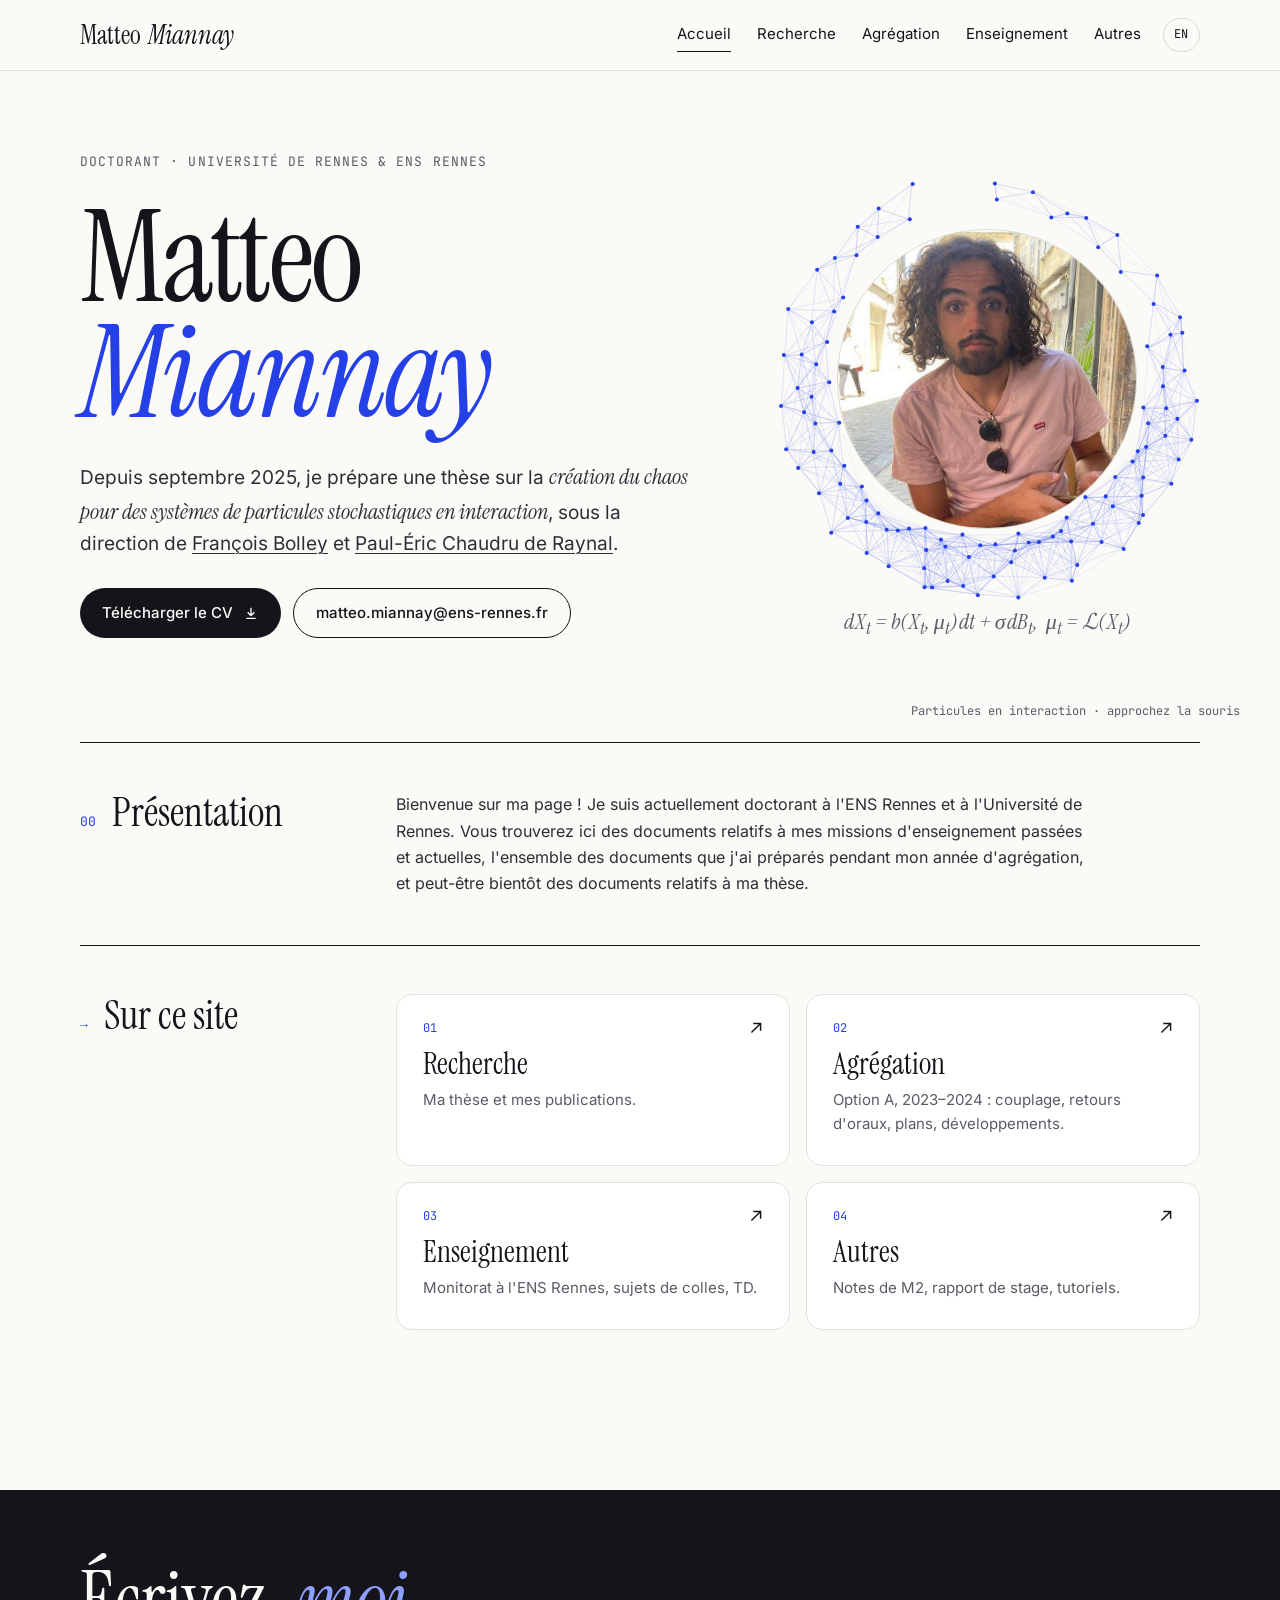
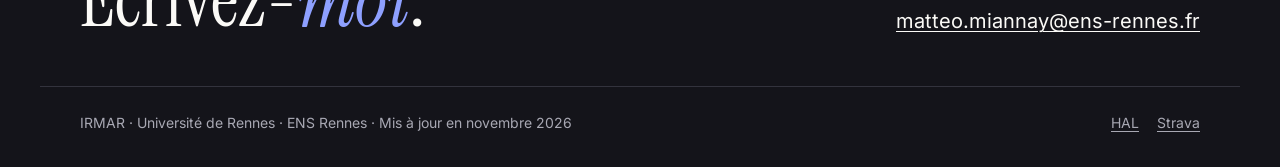
==== commit b5522df2: "Petites corrections : numérotation, Wantzel, date, section Profils - enseignement.html : sections nu" ====
--- a/index.html
+++ b/index.html
@@ -95,7 +95,7 @@
       <a class="footer-mail" href="mailto:matteo.miannay@ens-rennes.fr">matteo.miannay@ens-rennes.fr</a>
     </div>
     <div class="wrap footer-meta">
-      <span>IRMAR &middot; Université de Rennes &middot; ENS Rennes &middot; Mis à jour en novembre 2026</span>
+      <span>IRMAR &middot; Université de Rennes &middot; ENS Rennes &middot; <span data-updated="fr">Mis à jour en novembre 2026</span></span>
       <span class="footer-links"><a href="https://hal.science/search/index/?q=authFullName_s%3A%22Matteo%20Miannay%22" target="_blank" rel="noopener noreferrer">HAL</a><a href="https://www.strava.com/athletes/94633271" target="_blank" rel="noopener noreferrer">Strava</a></span>
     </div>
   </footer>
--- a/style.css
+++ b/style.css
@@ -304,3 +304,6 @@
 /* lien d'évitement (accessibilité clavier) */
 .skip { position: absolute; left: -9999px; top: 8px; z-index: 50; padding: 10px 16px; border-radius: 8px; background: var(--accent); color: #fff; }
 .skip:focus { left: 8px; }
+
+/* Un élément marqué hidden reste masqué même si sa classe fixe un display */
+[hidden] { display: none !important; }
